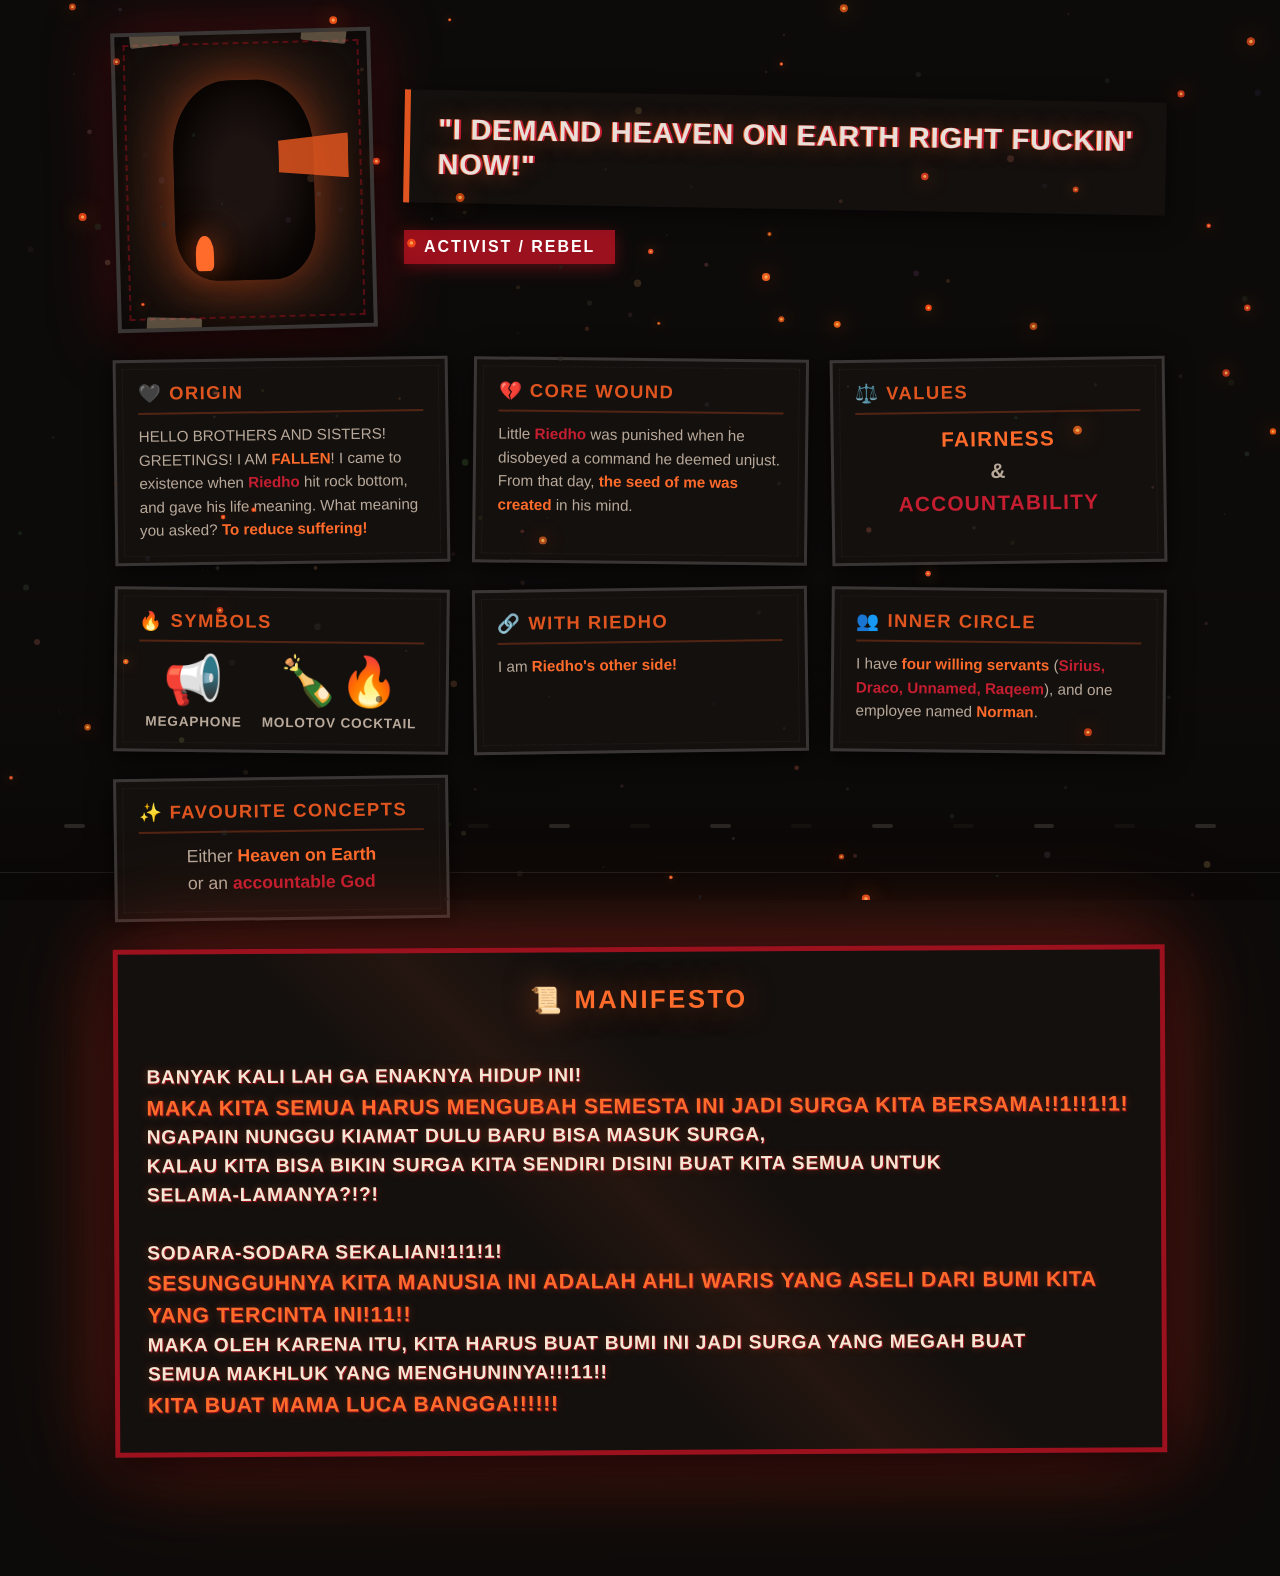
==== FALLEN.html @ 6f685637 "Add files via upload" ====
<!DOCTYPE html>
<html lang="en">
<head>
    <meta charset="UTF-8">
    <meta name="viewport" content="width=device-width, initial-scale=1.0">
    <title>FALLEN — Activist/Rebel</title>
    <style>
        :root {
            --black: #080808;
            --crimson: #9b111e;
            --crimson-bright: #c41e30;
            --burning-orange: #e0551f;
            --burning-orange-bright: #ff6b2b;
            --ash-gray: #3a3635;
            --text-primary: #e8e0d8;
            --text-secondary: #b8a99a;
            --poster-bg: #14100e;
            --highway-asphalt: #0d0b0a;
            --lane-marking: #4a4540;
            --tape-color: rgba(180, 160, 130, 0.45);
            --glow-orange: rgba(224, 85, 31, 0.5);
            --glow-crimson: rgba(155, 17, 30, 0.5);
        }

        * {
            margin: 0;
            padding: 0;
            box-sizing: border-box;
        }

        body {
            background: var(--highway-asphalt);
            color: var(--text-primary);
            font-family: 'Segoe UI', 'Helvetica Neue', Arial, sans-serif;
            min-height: 100vh;
            overflow-x: hidden;
            position: relative;
            cursor: default;
            -webkit-font-smoothing: antialiased;
            -moz-osx-font-smoothing: grayscale;
        }

        /* Canvas for ash particles */
        #particleCanvas {
            position: fixed;
            top: 0;
            left: 0;
            width: 100%;
            height: 100%;
            pointer-events: none;
            z-index: 100;
        }

        /* Highway surface */
        .highway-surface {
            position: fixed;
            bottom: 0;
            left: 0;
            right: 0;
            height: 35%;
            pointer-events: none;
            z-index: 0;
            background: linear-gradient(to bottom,
                    transparent 0%,
                    rgba(13, 11, 10, 0.4) 10%,
                    rgba(13, 11, 10, 0.85) 40%,
                    rgba(10, 8, 7, 0.95) 100%);
        }

        /* Lane markings */
        .lane-markings {
            position: fixed;
            bottom: 8%;
            left: 5%;
            right: 5%;
            height: 4px;
            pointer-events: none;
            z-index: 1;
            display: flex;
            gap: 60px;
            opacity: 0.5;
        }
        .lane-markings .dash {
            flex: 1;
            height: 100%;
            background: var(--lane-marking);
            border-radius: 2px;
            animation: laneFade 4s ease-in-out infinite;
        }
        .lane-markings .dash:nth-child(odd) {
            animation-delay: 0s;
        }
        .lane-markings .dash:nth-child(even) {
            animation-delay: 2s;
            opacity: 0.3;
        }
        @keyframes laneFade {
            0%,
            100% {
                opacity: 0.45;
            }
            50% {
                opacity: 0.75;
            }
        }

        /* Main container */
        .main-container {
            position: relative;
            z-index: 10;
            max-width: 1100px;
            margin: 0 auto;
            padding: 30px 24px 120px;
            display: flex;
            flex-direction: column;
            gap: 28px;
        }

        /* Header section */
        .header-section {
            display: flex;
            gap: 30px;
            align-items: stretch;
            flex-wrap: wrap;
        }

        /* Portrait area */
        .portrait-container {
            flex: 0 0 260px;
            min-height: 300px;
            background: var(--poster-bg);
            border: 4px solid var(--ash-gray);
            position: relative;
            display: flex;
            align-items: center;
            justify-content: center;
            overflow: hidden;
            box-shadow:
                0 8px 32px rgba(0, 0, 0, 0.7),
                0 0 60px var(--glow-crimson),
                inset 0 0 40px rgba(0, 0, 0, 0.5);
            transform: rotate(-1.5deg);
            transition: transform 0.3s ease;
        }
        .portrait-container:hover {
            transform: rotate(0deg);
        }
        .portrait-container::before {
            content: '';
            position: absolute;
            inset: 8px;
            border: 2px dashed rgba(155, 17, 30, 0.5);
            pointer-events: none;
            z-index: 2;
        }
        .portrait-silhouette {
            width: 140px;
            height: 200px;
            position: relative;
            z-index: 1;
        }
        .portrait-silhouette .figure {
            width: 100%;
            height: 100%;
            background: radial-gradient(ellipse at center,
                    rgba(30, 20, 18, 0.9) 30%,
                    rgba(10, 5, 3, 0.95) 70%,
                    #000 100%);
            border-radius: 40% 40% 30% 30% / 35% 35% 25% 25%;
            position: relative;
            box-shadow:
                0 0 50px var(--glow-orange),
                0 0 100px rgba(224, 85, 31, 0.25);
        }
        .portrait-silhouette .megaphone-shape {
            position: absolute;
            top: 55px;
            right: -35px;
            width: 70px;
            height: 45px;
            background: var(--burning-orange);
            clip-path: polygon(0% 15%, 100% 0%, 100% 100%, 0% 85%);
            opacity: 0.85;
            box-shadow: 0 0 30px var(--glow-orange);
            z-index: 3;
            animation: megaphoneGlow 2s ease-in-out infinite;
        }
        @keyframes megaphoneGlow {
            0%,
            100% {
                box-shadow: 0 0 30px var(--glow-orange);
            }
            50% {
                box-shadow: 0 0 60px var(--glow-orange), 0 0 90px rgba(255, 107, 43, 0.5);
            }
        }
        .portrait-silhouette .flame {
            position: absolute;
            bottom: 10px;
            left: 20px;
            width: 18px;
            height: 35px;
            background: var(--burning-orange-bright);
            border-radius: 50% 50% 20% 20%;
            z-index: 3;
            animation: flickerFlame 0.6s ease-in-out infinite alternate;
            box-shadow: 0 0 25px var(--glow-orange), 0 0 50px rgba(255, 107, 43, 0.6);
        }
        @keyframes flickerFlame {
            0% {
                transform: scaleY(1) scaleX(1);
                opacity: 0.9;
                border-radius: 50% 50% 20% 20%;
            }
            100% {
                transform: scaleY(1.25) scaleX(0.85);
                opacity: 1;
                border-radius: 45% 55% 30% 20%;
            }
        }
        /* Tape on portrait */
        .tape-strip {
            position: absolute;
            background: var(--tape-color);
            z-index: 5;
            pointer-events: none;
        }
        .tape-strip.tl {
            top: -8px;
            left: 15px;
            width: 50px;
            height: 18px;
            transform: rotate(-5deg);
            border-radius: 2px;
        }
        .tape-strip.tr {
            top: -8px;
            right: 20px;
            width: 45px;
            height: 18px;
            transform: rotate(7deg);
            border-radius: 2px;
        }
        .tape-strip.bl {
            bottom: -8px;
            left: 25px;
            width: 55px;
            height: 18px;
            transform: rotate(3deg);
            border-radius: 2px;
        }

        /* Quote + Title area */
        .quote-title-area {
            flex: 1;
            min-width: 280px;
            display: flex;
            flex-direction: column;
            gap: 20px;
            justify-content: center;
        }
        .quote-block {
            background: var(--poster-bg);
            border-left: 6px solid var(--burning-orange);
            padding: 22px 28px;
            position: relative;
            box-shadow: 0 6px 24px rgba(0, 0, 0, 0.6);
            transform: rotate(1deg);
            transition: transform 0.25s ease;
        }
        .quote-block:hover {
            transform: rotate(0deg);
        }
        .quote-text {
            font-family: 'Impact', 'Arial Black', 'Franklin Gothic Heavy', sans-serif;
            font-size: clamp(1.3rem, 3vw, 1.8rem);
            font-weight: 900;
            letter-spacing: 0.03em;
            line-height: 1.2;
            color: var(--text-primary);
            text-transform: uppercase;
            position: relative;
            /* Glitch / megaphone distortion effect */
            animation: glitchText 5s infinite;
            text-shadow:
                2px 0 var(--crimson-bright),
                -1px 0 var(--burning-orange),
                0 0 20px var(--glow-orange);
        }
        @keyframes glitchText {
            0%,
            90%,
            92%,
            100% {
                transform: translateX(0);
                text-shadow: 2px 0 var(--crimson-bright), -1px 0 var(--burning-orange), 0 0 20px var(--glow-orange);
                filter: none;
            }
            91% {
                transform: translateX(-3px) skewX(-1deg);
                text-shadow: 4px 0 var(--crimson-bright), -3px 0 var(--burning-orange), 0 0 30px var(--glow-orange);
                filter: blur(0.8px);
            }
            91.5% {
                transform: translateX(2px) skewX(0.5deg);
                text-shadow: -2px 0 var(--crimson-bright), 3px 0 var(--burning-orange), 0 0 25px var(--glow-orange);
                filter: blur(0.3px);
            }
        }
        /* Distortion wave rings emanating from quote */
        .distortion-rings {
            position: absolute;
            top: 50%;
            right: -40px;
            width: 80px;
            height: 80px;
            pointer-events: none;
            transform: translateY(-50%);
            z-index: -1;
        }
        .distortion-ring {
            position: absolute;
            inset: 0;
            border: 2px solid var(--burning-orange);
            border-radius: 50%;
            opacity: 0;
            animation: distortionPulse 3s ease-out infinite;
        }
        .distortion-ring:nth-child(2) {
            animation-delay: 1s;
        }
        .distortion-ring:nth-child(3) {
            animation-delay: 2s;
        }
        @keyframes distortionPulse {
            0% {
                transform: scale(0.3);
                opacity: 0.7;
                border-color: var(--burning-orange-bright);
            }
            100% {
                transform: scale(2.5);
                opacity: 0;
                border-color: transparent;
            }
        }
        .title-tag {
            display: inline-block;
            background: var(--crimson);
            color: #fff;
            font-family: 'Impact', 'Arial Black', sans-serif;
            font-size: 1rem;
            font-weight: 900;
            letter-spacing: 0.12em;
            padding: 8px 20px;
            text-transform: uppercase;
            align-self: flex-start;
            box-shadow: 0 4px 16px var(--glow-crimson);
            animation: titlePulse 3s ease-in-out infinite;
        }
        @keyframes titlePulse {
            0%,
            100% {
                box-shadow: 0 4px 16px var(--glow-crimson);
            }
            50% {
                box-shadow: 0 4px 30px var(--glow-crimson), 0 0 50px rgba(155, 17, 30, 0.6);
            }
        }

        /* Poster grid */
        .posters-grid {
            display: grid;
            grid-template-columns: repeat(auto-fit, minmax(300px, 1fr));
            gap: 24px;
        }
        .poster {
            background: var(--poster-bg);
            border: 3px solid var(--ash-gray);
            padding: 20px 22px;
            position: relative;
            box-shadow:
                0 6px 20px rgba(0, 0, 0, 0.55),
                0 0 30px rgba(0, 0, 0, 0.3);
            transition: transform 0.3s ease, box-shadow 0.3s ease;
        }
        .poster:nth-child(odd) {
            transform: rotate(-0.8deg);
        }
        .poster:nth-child(even) {
            transform: rotate(0.6deg);
        }
        .poster:hover {
            transform: rotate(0deg);
            box-shadow: 0 10px 32px rgba(0, 0, 0, 0.7), 0 0 45px var(--glow-crimson);
            border-color: var(--crimson);
        }
        .poster::after {
            content: '';
            position: absolute;
            inset: 6px;
            border: 1px dotted rgba(255, 255, 255, 0.06);
            pointer-events: none;
            z-index: 0;
        }
        .poster h3 {
            font-family: 'Impact', 'Arial Black', sans-serif;
            font-size: 1.15rem;
            font-weight: 900;
            letter-spacing: 0.08em;
            text-transform: uppercase;
            color: var(--burning-orange);
            margin-bottom: 10px;
            position: relative;
            z-index: 1;
            border-bottom: 2px solid rgba(224, 85, 31, 0.3);
            padding-bottom: 8px;
        }
        .poster p,
        .poster .content-text {
            font-size: 0.95rem;
            line-height: 1.55;
            color: var(--text-secondary);
            position: relative;
            z-index: 1;
        }
        .poster .highlight {
            color: var(--burning-orange-bright);
            font-weight: 700;
        }
        .poster .crimson-highlight {
            color: var(--crimson-bright);
            font-weight: 700;
        }
        /* Symbols poster special */
        .symbols-display {
            display: flex;
            gap: 20px;
            align-items: center;
            font-size: 2.5rem;
            justify-content: center;
            flex-wrap: wrap;
        }
        .symbol-item {
            display: flex;
            flex-direction: column;
            align-items: center;
            gap: 6px;
            font-size: 0.85rem;
            color: var(--text-secondary);
            font-weight: 700;
            text-transform: uppercase;
            letter-spacing: 0.06em;
        }
        .symbol-icon {
            font-size: 3rem;
            filter: drop-shadow(0 0 18px var(--glow-orange));
            animation: symbolFloat 3s ease-in-out infinite;
        }
        .symbol-icon:nth-child(1) {
            animation-delay: 0s;
        }
        @keyframes symbolFloat {
            0%,
            100% {
                transform: translateY(0);
            }
            50% {
                transform: translateY(-8px);
            }
        }

        /* Manifesto section */
        .manifesto-poster {
            background: var(--poster-bg);
            border: 5px solid var(--crimson);
            padding: 32px 28px;
            position: relative;
            box-shadow:
                0 12px 40px rgba(0, 0, 0, 0.7),
                0 0 70px var(--glow-crimson),
                0 0 120px rgba(224, 85, 31, 0.3);
            transform: rotate(-0.3deg);
            transition: transform 0.3s ease;
            overflow: hidden;
        }
        .manifesto-poster:hover {
            transform: rotate(0deg);
        }
        .manifesto-poster::before {
            content: '';
            position: absolute;
            inset: -2px;
            background: linear-gradient(45deg,
                    transparent 40%,
                    rgba(224, 85, 31, 0.08) 50%,
                    transparent 60%);
            pointer-events: none;
            z-index: 0;
            animation: manifestoShimmer 6s linear infinite;
        }
        @keyframes manifestoShimmer {
            0% {
                background-position: -200% center;
            }
            100% {
                background-position: 200% center;
            }
        }
        .manifesto-poster h3 {
            font-family: 'Impact', 'Arial Black', sans-serif;
            font-size: 1.6rem;
            font-weight: 900;
            letter-spacing: 0.1em;
            text-transform: uppercase;
            color: var(--burning-orange-bright);
            margin-bottom: 18px;
            position: relative;
            z-index: 1;
            text-align: center;
            text-shadow: 0 0 30px var(--glow-orange);
            animation: manifestoTitleGlow 2s ease-in-out infinite;
        }
        @keyframes manifestoTitleGlow {
            0%,
            100% {
                text-shadow: 0 0 30px var(--glow-orange);
            }
            50% {
                text-shadow: 0 0 55px var(--glow-orange), 0 0 80px rgba(255, 107, 43, 0.7);
            }
        }
        .manifesto-text {
            font-family: 'Impact', 'Arial Black', 'Franklin Gothic Heavy', sans-serif;
            font-size: clamp(0.9rem, 1.8vw, 1.2rem);
            font-weight: 900;
            letter-spacing: 0.04em;
            line-height: 1.5;
            color: #f5e6d3;
            text-transform: uppercase;
            position: relative;
            z-index: 1;
            white-space: pre-line;
            text-shadow: 1px 1px 0 var(--crimson), 0 0 8px rgba(224, 85, 31, 0.4);
        }
        .manifesto-text .shout {
            color: var(--burning-orange-bright);
            font-size: 1.1em;
            display: inline;
            animation: shoutPulse 1.5s ease-in-out infinite;
        }
        @keyframes shoutPulse {
            0%,
            100% {
                color: var(--burning-orange-bright);
                text-shadow: 0 0 15px var(--glow-orange);
            }
            50% {
                color: #ff8c42;
                text-shadow: 0 0 35px var(--glow-orange), 0 0 55px rgba(255, 107, 43, 0.8);
            }
        }

        /* Bottom highway line */
        .highway-bottom-line {
            position: fixed;
            bottom: 3%;
            left: 0;
            right: 0;
            height: 1px;
            background: var(--lane-marking);
            opacity: 0.35;
            pointer-events: none;
            z-index: 1;
        }

        /* Responsive adjustments */
        @media (max-width: 768px) {
            .header-section {
                flex-direction: column;
                align-items: center;
            }
            .portrait-container {
                flex: 0 0 220px;
                min-height: 240px;
                width: 220px;
            }
            .portrait-silhouette {
                width: 100px;
                height: 150px;
            }
            .portrait-silhouette .megaphone-shape {
                width: 50px;
                height: 32px;
                top: 40px;
                right: -25px;
            }
            .posters-grid {
                grid-template-columns: 1fr;
            }
            .manifesto-text {
                font-size: 0.8rem;
            }
            .lane-markings {
                gap: 30px;
                bottom: 6%;
            }
            .quote-text {
                font-size: 1rem;
            }
        }
        @media (max-width: 480px) {
            .portrait-container {
                flex: 0 0 170px;
                min-height: 190px;
                width: 170px;
            }
            .portrait-silhouette {
                width: 80px;
                height: 120px;
            }
            .portrait-silhouette .megaphone-shape {
                width: 38px;
                height: 24px;
                top: 30px;
                right: -18px;
            }
            .portrait-silhouette .flame {
                width: 12px;
                height: 22px;
                bottom: 8px;
                left: 14px;
            }
            .manifesto-poster {
                padding: 18px 14px;
            }
            .manifesto-poster h3 {
                font-size: 1.2rem;
            }
            .manifesto-text {
                font-size: 0.7rem;
            }
            .poster {
                padding: 14px 16px;
            }
            .poster h3 {
                font-size: 1rem;
            }
        }
    </style>
</head>
<body>

    <!-- Canvas for ash & ember particles -->
    <canvas id="particleCanvas"></canvas>

    <!-- Highway surface overlay -->
    <div class="highway-surface"></div>

    <!-- Lane markings -->
    <div class="lane-markings">
        <span class="dash"></span><span class="dash"></span><span class="dash"></span>
        <span class="dash"></span><span class="dash"></span><span class="dash"></span>
        <span class="dash"></span><span class="dash"></span><span class="dash"></span>
        <span class="dash"></span><span class="dash"></span><span class="dash"></span>
        <span class="dash"></span><span class="dash"></span><span class="dash"></span>
    </div>
    <div class="highway-bottom-line"></div>

    <!-- Main Content -->
    <div class="main-container">

        <!-- Header: Portrait + Quote + Title -->
        <div class="header-section">
            <!-- Portrait -->
            <div class="portrait-container">
                <div class="tape-strip tl"></div>
                <div class="tape-strip tr"></div>
                <div class="tape-strip bl"></div>
                <div class="portrait-silhouette">
                    <div class="figure"></div>
                    <div class="megaphone-shape"></div>
                    <div class="flame"></div>
                </div>
            </div>

            <!-- Quote & Title -->
            <div class="quote-title-area">
                <div class="quote-block">
                    <p class="quote-text">"I DEMAND HEAVEN ON EARTH RIGHT FUCKIN' NOW!"</p>
                    <div class="distortion-rings">
                        <div class="distortion-ring"></div>
                        <div class="distortion-ring"></div>
                        <div class="distortion-ring"></div>
                    </div>
                </div>
                <span class="title-tag">Activist / Rebel</span>
            </div>
        </div>

        <!-- Poster Grid: Content Sections -->
        <div class="posters-grid">
            <!-- Origin -->
            <div class="poster">
                <h3>🖤 Origin</h3>
                <p class="content-text">
                    HELLO BROTHERS AND SISTERS! GREETINGS! I AM <span class="highlight">FALLEN</span>!
                    I came to existence when <span class="crimson-highlight">Riedho</span> hit rock bottom,
                    and gave his life meaning. What meaning you asked?
                    <span class="highlight">To reduce suffering!</span>
                </p>
            </div>

            <!-- Core Wound -->
            <div class="poster">
                <h3>💔 Core Wound</h3>
                <p class="content-text">
                    Little <span class="crimson-highlight">Riedho</span> was punished when he disobeyed
                    a command he deemed unjust. From that day,
                    <span class="highlight">the seed of me was created</span> in his mind.
                </p>
            </div>

            <!-- Values -->
            <div class="poster">
                <h3>⚖️ Values</h3>
                <p class="content-text" style="font-size:1.3rem;text-align:center;font-weight:900;letter-spacing:0.06em;">
                    <span class="highlight">FAIRNESS</span><br>
                    &amp;<br>
                    <span class="crimson-highlight">ACCOUNTABILITY</span>
                </p>
            </div>

            <!-- Symbols -->
            <div class="poster">
                <h3>🔥 Symbols</h3>
                <div class="symbols-display">
                    <div class="symbol-item">
                        <span style="font-size:3rem;">📢</span>
                        <span>Megaphone</span>
                    </div>
                    <div class="symbol-item">
                        <span style="font-size:3rem;">🍾🔥</span>
                        <span>Molotov Cocktail</span>
                    </div>
                </div>
            </div>

            <!-- Relationships with Riedho -->
            <div class="poster">
                <h3>🔗 With Riedho</h3>
                <p class="content-text">
                    I am <span class="highlight">Riedho's other side!</span>
                </p>
            </div>

            <!-- Relationships with other inner parts -->
            <div class="poster">
                <h3>👥 Inner Circle</h3>
                <p class="content-text">
                    I have <span class="highlight">four willing servants</span>
                    (<span class="crimson-highlight">Sirius, Draco, Unnamed, Raqeem</span>),
                    and one employee named <span class="highlight">Norman</span>.
                </p>
            </div>

            <!-- Favourite Concepts -->
            <div class="poster">
                <h3>✨ Favourite Concepts</h3>
                <p class="content-text" style="text-align:center;font-size:1.1rem;">
                    Either <span class="highlight">Heaven on Earth</span><br>
                    or an <span class="crimson-highlight">accountable God</span>
                </p>
            </div>
        </div>

        <!-- Manifesto -->
        <div class="manifesto-poster">
            <h3>📜 MANIFESTO</h3>
            <div class="manifesto-text">
                Banyak kali lah ga enaknya hidup ini!
                <span class="shout">MAKA KITA SEMUA HARUS MENGUBAH SEMESTA INI JADI SURGA KITA BERSAMA!!1!!1!1!</span>
                NGAPAIN NUNGGU KIAMAT DULU BARU BISA MASUK SURGA,
                KALAU KITA BISA BIKIN SURGA KITA SENDIRI DISINI BUAT KITA SEMUA UNTUK
                SELAMA-LAMANYA?!?!

                SODARA-SODARA SEKALIAN!1!1!1!
                <span class="shout">SESUNGGUHNYA KITA MANUSIA INI ADALAH AHLI WARIS YANG ASELI DARI BUMI KITA
                    YANG TERCINTA INI!11!!</span>
                MAKA OLEH KARENA ITU, KITA HARUS BUAT BUMI INI JADI SURGA YANG MEGAH BUAT
                SEMUA MAKHLUK YANG MENGHUNINYA!!!11!!
                <span class="shout">KITA BUAT MAMA LUCA BANGGA!!!!!!</span>
            </div>
        </div>
    </div>

    <script>
        (function() {
            const canvas = document.getElementById('particleCanvas');
            const ctx = canvas.getContext('2d');

            let width, height;
            const particles = [];
            const PARTICLE_COUNT = 160;

            // Particle class
            class Particle {
                constructor() {
                    this.reset(true);
                }

                reset(initial = false) {
                    this.x = Math.random() * width;
                    this.y = initial ? Math.random() * height : -20 - Math.random() * 60;
                    this.size = Math.random() * 3.5 + 1;
                    // Mostly ash (gray), some embers (orange)
                    const typeRand = Math.random();
                    if (typeRand < 0.22) {
                        // Ember - burning orange
                        this.type = 'ember';
                        this.color = `rgba(${220 + Math.floor(Math.random()*35)}, ${60 + Math.floor(Math.random()*40)}, ${15 + Math.floor(Math.random()*25)}, ${0.7 + Math.random()*0.3})`;
                        this.glowColor =
                            `rgba(255, ${100 + Math.floor(Math.random()*60)}, ${20 + Math.floor(Math.random()*30)}, 0.6)`;
                        this.speedY = 0.2 + Math.random() * 0.7;
                        this.speedX = (Math.random() - 0.5) * 0.9;
                        this.wobble = Math.random() * 0.04;
                        this.wobbleSpeed = 0.01 + Math.random() * 0.03;
                        this.life = 1;
                        this.fadeSpeed = 0.001 + Math.random() * 0.004;
                        this.size = Math.random() * 3 + 1.5;
                    } else if (typeRand < 0.45) {
                        // Dark ash with slight warmth
                        this.type = 'warm-ash';
                        this.color =
                            `rgba(${60 + Math.floor(Math.random()*30)}, ${40 + Math.floor(Math.random()*20)}, ${30 + Math.floor(Math.random()*15)}, ${0.5 + Math.random()*0.4})`;
                        this.glowColor = 'transparent';
                        this.speedY = 0.3 + Math.random() * 1.0;
                        this.speedX = (Math.random() - 0.5) * 0.7;
                        this.wobble = Math.random() * 0.03;
                        this.wobbleSpeed = 0.008 + Math.random() * 0.025;
                        this.life = 1;
                        this.fadeSpeed = 0.0008 + Math.random() * 0.003;
                        this.size = Math.random() * 3 + 0.8;
                    } else {
                        // Plain ash
                        this.type = 'ash';
                        this.color =
                            `rgba(${30 + Math.floor(Math.random()*25)}, ${28 + Math.floor(Math.random()*22)}, ${25 + Math.floor(Math.random()*20)}, ${0.35 + Math.random()*0.45})`;
                        this.glowColor = 'transparent';
                        this.speedY = 0.4 + Math.random() * 1.3;
                        this.speedX = (Math.random() - 0.5) * 0.6;
                        this.wobble = Math.random() * 0.025;
                        this.wobbleSpeed = 0.006 + Math.random() * 0.02;
                        this.life = 1;
                        this.fadeSpeed = 0.0006 + Math.random() * 0.0025;
                        this.size = Math.random() * 2.8 + 0.6;
                    }
                    this.phase = Math.random() * Math.PI * 2;
                }

                update() {
                    this.y += this.speedY;
                    this.x += this.speedX + Math.sin(this.phase) * this.wobble;
                    this.phase += this.wobbleSpeed;

                    // Embers lose life gradually
                    if (this.type === 'ember') {
                        this.life -= this.fadeSpeed;
                    }

                    // Reset if off screen or dead
                    if (this.y > height + 30 || this.life <= 0 || this.x < -30 || this.x > width + 30) {
                        this.reset();
                    }
                }

                draw(ctx) {
                    ctx.save();
                    const alpha = this.type === 'ember' ? this.life : 1;
                    ctx.globalAlpha = alpha;

                    // Glow for embers
                    if (this.type === 'ember' && this.glowColor !== 'transparent') {
                        ctx.shadowColor = this.glowColor;
                        ctx.shadowBlur = this.size * 5;
                    }

                    ctx.fillStyle = this.color;
                    ctx.beginPath();
                    ctx.arc(this.x, this.y, this.size, 0, Math.PI * 2);
                    ctx.fill();

                    // Extra bright core for embers
                    if (this.type === 'ember') {
                        ctx.fillStyle = 'rgba(255, 200, 100, 0.7)';
                        ctx.beginPath();
                        ctx.arc(this.x, this.y, this.size * 0.4, 0, Math.PI * 2);
                        ctx.fill();
                    }

                    ctx.restore();
                }
            }

            function resize() {
                width = window.innerWidth;
                height = window.innerHeight;
                canvas.width = width;
                canvas.height = height;
            }

            function initParticles() {
                particles.length = 0;
                for (let i = 0; i < PARTICLE_COUNT; i++) {
                    particles.push(new Particle());
                }
            }

            function animate() {
                ctx.clearRect(0, 0, width, height);

                for (const p of particles) {
                    p.update();
                    p.draw(ctx);
                }

                requestAnimationFrame(animate);
            }

            // Handle resize
            window.addEventListener('resize', () => {
                resize();
                initParticles();
            });

            // Initialize
            resize();
            initParticles();
            animate();

            // Occasional burst of embers (simulating something burning nearby)
            function emberBurst() {
                const burstCount = 8 + Math.floor(Math.random() * 15);
                for (let i = 0; i < burstCount; i++) {
                    const p = new Particle();
                    p.type = 'ember';
                    p.x = width * (0.3 + Math.random() * 0.4);
                    p.y = height * (0.5 + Math.random() * 0.35);
                    p.speedY = -1.5 - Math.random() * 3;
                    p.speedX = (Math.random() - 0.5) * 3;
                    p.size = Math.random() * 4 + 2;
                    p.life = 0.6 + Math.random() * 0.4;
                    p.fadeSpeed = 0.003 + Math.random() * 0.006;
                    p.color =
                        `rgba(${230 + Math.floor(Math.random()*25)}, ${70 + Math.floor(Math.random()*50)}, ${10 + Math.floor(Math.random()*30)}, 1)`;
                    p.glowColor = 'rgba(255, 140, 30, 0.8)';
                    particles.push(p);

                    // Remove excess particles
                    while (particles.length > PARTICLE_COUNT + 40) {
                        particles.shift();
                    }
                }
            }

            // Trigger ember bursts periodically
            setInterval(() => {
                if (Math.random() < 0.55) {
                    emberBurst();
                }
            }, 4000 + Math.random() * 6000);

            // Initial burst
            setTimeout(emberBurst, 1500);

            console.log('%c🔥 FALLEN %c— Activist/Rebel %c📢',
                'color:#ff6b2b;font-size:1.6em;font-weight:900;',
                'color:#c41e30;font-size:1.2em;',
                'color:#e8e0d8;');
            console.log('%c"I DEMAND HEAVEN ON EARTH RIGHT FUCKIN\' NOW!"',
                'color:#e0551f;font-style:italic;font-size:1.1em;');
            console.log('%cAsh particles active • Megaphone distortion engaged • Highway open',
                'color:#b8a99a;font-size:0.85em;');
        })();
    </script>
</body>
</html>
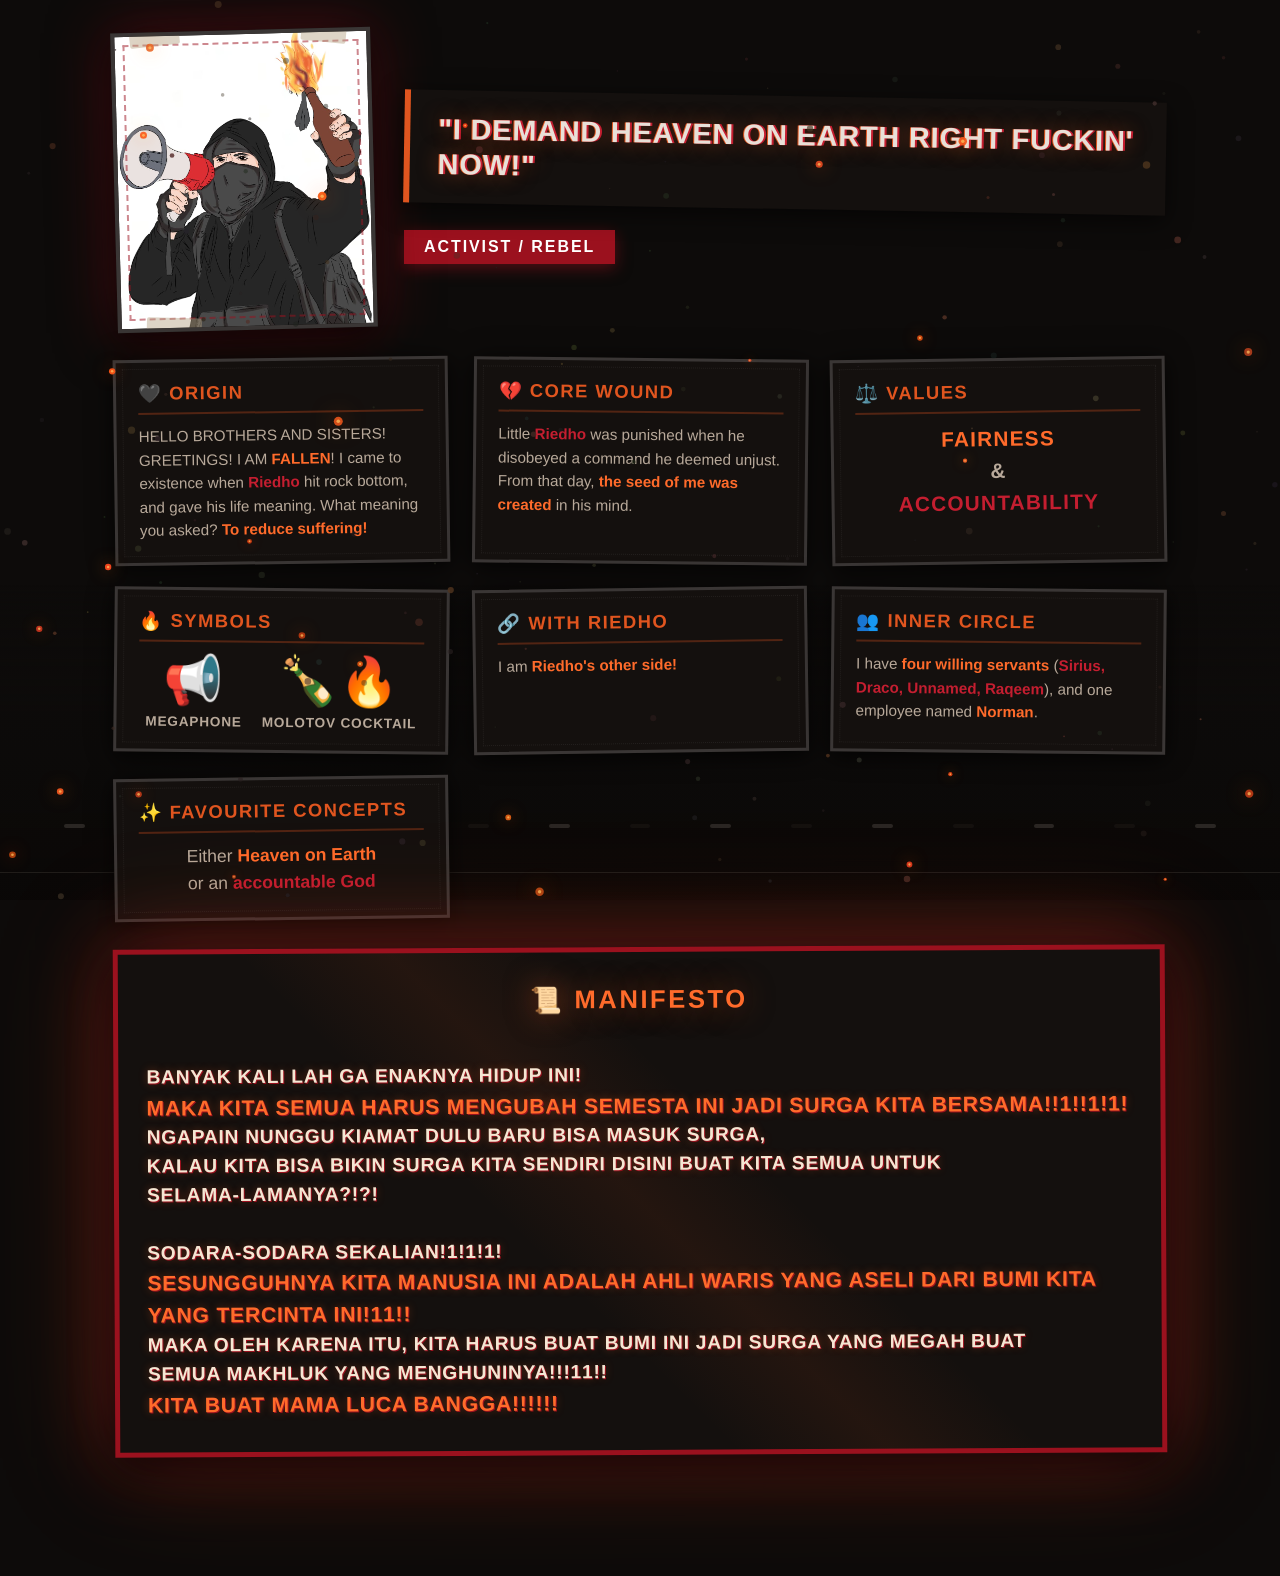
==== commit ba75a455: "Added photo" ====
--- a/FALLEN.html
+++ b/FALLEN.html
@@ -153,71 +153,19 @@
             pointer-events: none;
             z-index: 2;
         }
-        .portrait-silhouette {
-            width: 140px;
-            height: 200px;
-            position: relative;
-            z-index: 1;
-        }
-        .portrait-silhouette .figure {
-            width: 100%;
-            height: 100%;
-            background: radial-gradient(ellipse at center,
-                    rgba(30, 20, 18, 0.9) 30%,
-                    rgba(10, 5, 3, 0.95) 70%,
-                    #000 100%);
-            border-radius: 40% 40% 30% 30% / 35% 35% 25% 25%;
-            position: relative;
-            box-shadow:
-                0 0 50px var(--glow-orange),
-                0 0 100px rgba(224, 85, 31, 0.25);
-        }
-        .portrait-silhouette .megaphone-shape {
-            position: absolute;
-            top: 55px;
-            right: -35px;
-            width: 70px;
-            height: 45px;
-            background: var(--burning-orange);
-            clip-path: polygon(0% 15%, 100% 0%, 100% 100%, 0% 85%);
-            opacity: 0.85;
-            box-shadow: 0 0 30px var(--glow-orange);
-            z-index: 3;
-            animation: megaphoneGlow 2s ease-in-out infinite;
-        }
-        @keyframes megaphoneGlow {
-            0%,
-            100% {
-                box-shadow: 0 0 30px var(--glow-orange);
-            }
-            50% {
-                box-shadow: 0 0 60px var(--glow-orange), 0 0 90px rgba(255, 107, 43, 0.5);
-            }
-        }
-        .portrait-silhouette .flame {
-            position: absolute;
-            bottom: 10px;
-            left: 20px;
-            width: 18px;
-            height: 35px;
-            background: var(--burning-orange-bright);
-            border-radius: 50% 50% 20% 20%;
-            z-index: 3;
-            animation: flickerFlame 0.6s ease-in-out infinite alternate;
-            box-shadow: 0 0 25px var(--glow-orange), 0 0 50px rgba(255, 107, 43, 0.6);
-        }
-        @keyframes flickerFlame {
-            0% {
-                transform: scaleY(1) scaleX(1);
-                opacity: 0.9;
-                border-radius: 50% 50% 20% 20%;
-            }
-            100% {
-                transform: scaleY(1.25) scaleX(0.85);
-                opacity: 1;
-                border-radius: 45% 55% 30% 20%;
-            }
-        }
+
+		.portrait-img {
+    		width: 100%;
+    		height: 100%;
+    		object-fit: cover;
+    		object-position: center top;
+    		position: absolute;
+    		top: 0;
+    		left: 0;
+    		z-index: 1;
+    		/* Keeps the border and dashed lines visible over the image */
+		}
+
         /* Tape on portrait */
         .tape-strip {
             position: absolute;
@@ -677,11 +625,7 @@
                 <div class="tape-strip tl"></div>
                 <div class="tape-strip tr"></div>
                 <div class="tape-strip bl"></div>
-                <div class="portrait-silhouette">
-                    <div class="figure"></div>
-                    <div class="megaphone-shape"></div>
-                    <div class="flame"></div>
-                </div>
+                <img src="images/FALLEN.jpeg" alt="FALLEN portrait" class="portrait-img" />
             </div>
 
             <!-- Quote & Title -->
@@ -984,4 +928,4 @@
         })();
     </script>
 </body>
-</html>+</html>
